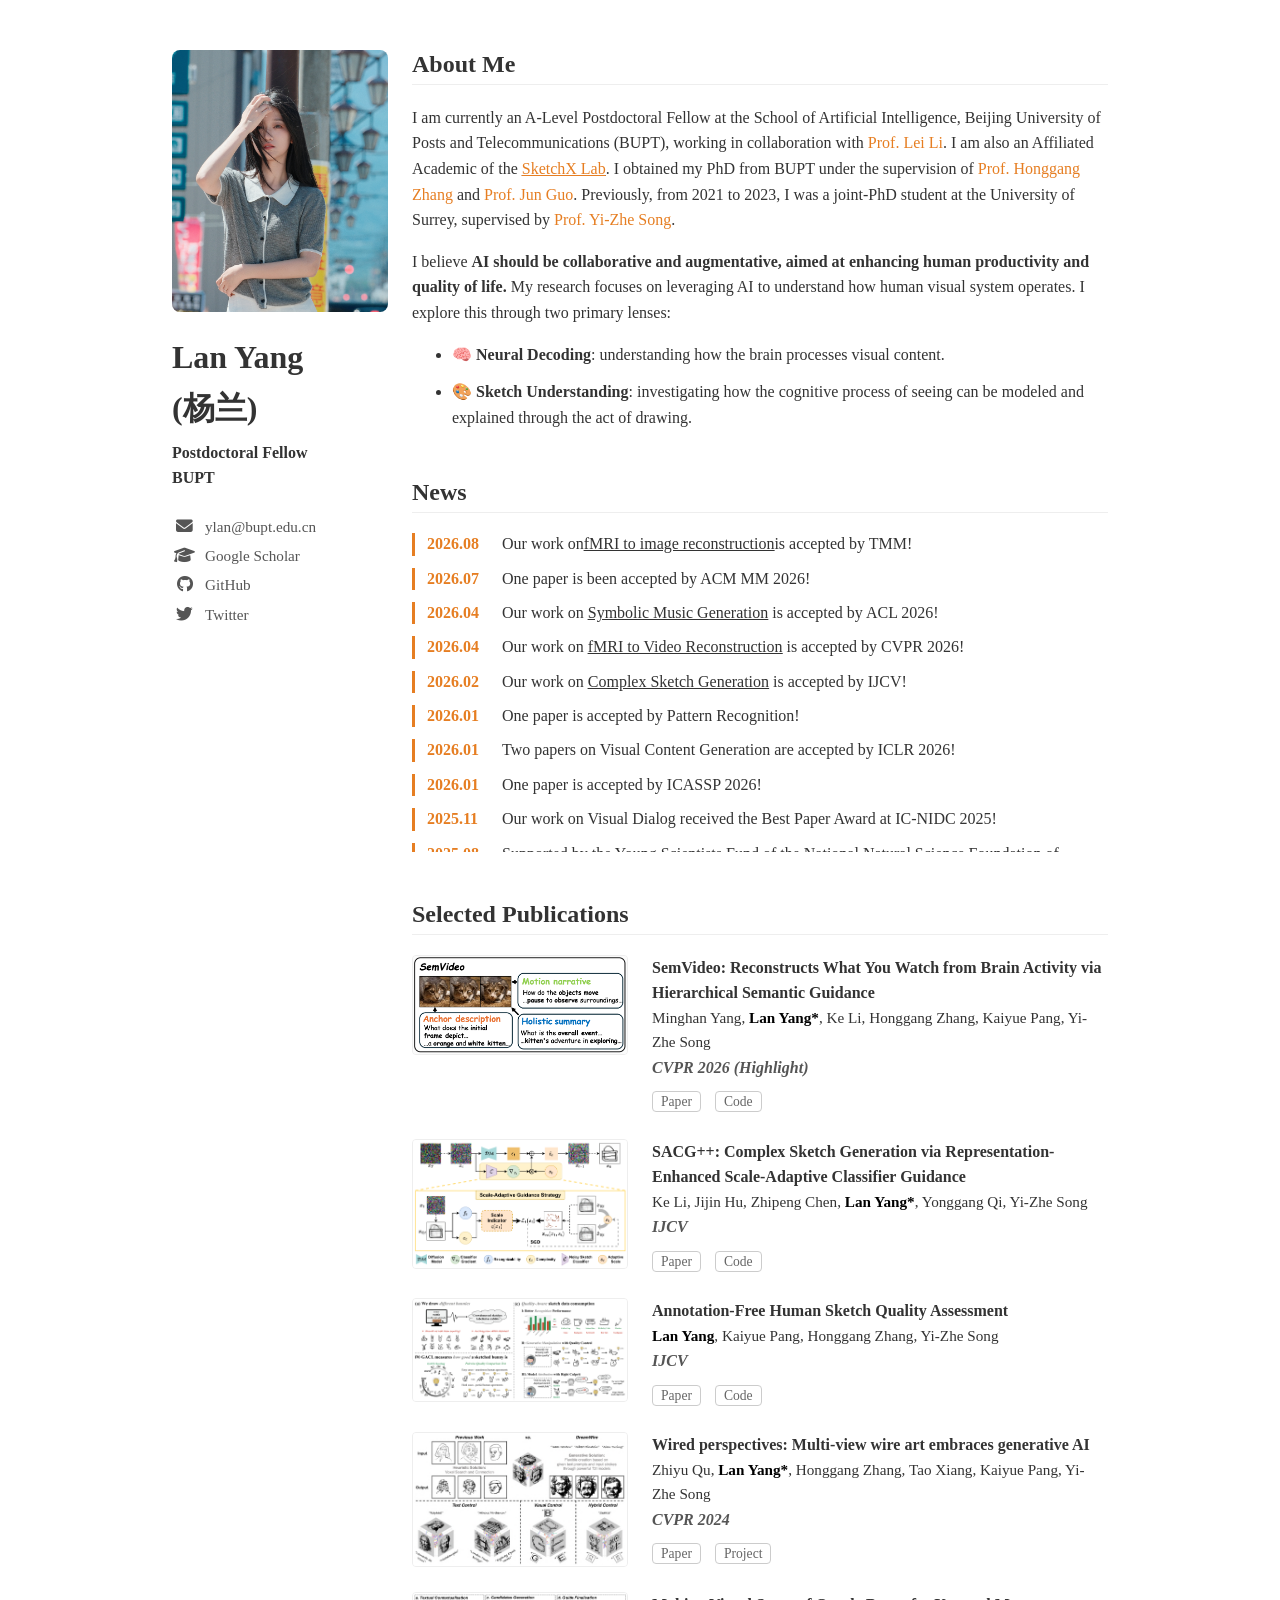
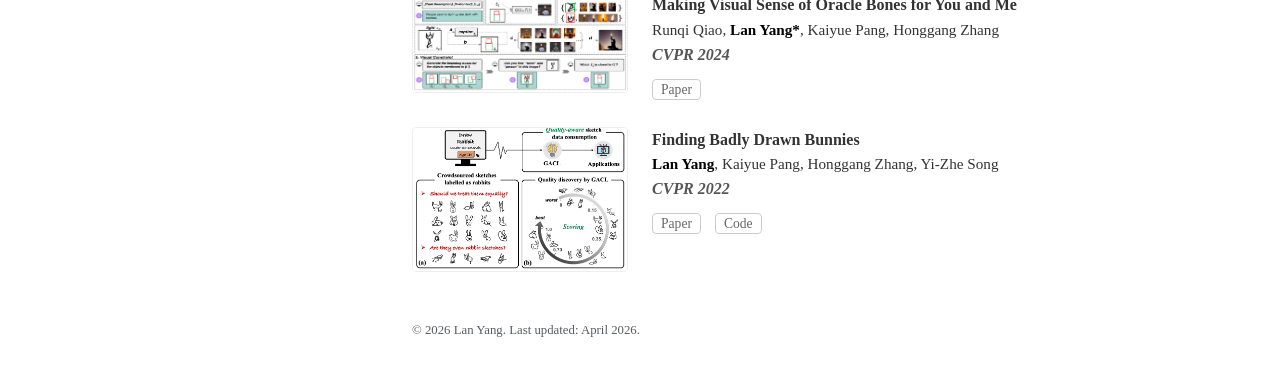
==== index.html @ 933d7600 "Update index.html" ====
<!DOCTYPE html>
<html lang="en">
<head>
    <meta charset="UTF-8">
    <meta name="viewport" content="width=device-width, initial-scale=1.0">
    <title>Lan Yang | Academic Homepage</title>
    <!-- 使用 Bootstrap 5 快速布局 -->
    <link href="https://cdn.jsdelivr.net/npm/bootstrap@5.3.0/dist/css/bootstrap.min.css" rel="stylesheet">
    <!-- 引入 FontAwesome 图标 -->
    <link rel="stylesheet" href="https://cdnjs.cloudflare.com/ajax/libs/font-awesome/6.4.0/css/all.min.css">
    <style>
        body {
            font-family: 'Inter';
            background-color: #ffffff;
            font-size: 16px;
            color: #333;
            line-height: 1.6;
        }
        .container { max-width: 960px; }
        .sidebar { padding-top: 50px; }
        .main-content { padding-top: 50px; }
        .profile-pic {
            width: 100%;
            max-width: 220px;
            border-radius: 8px;
            margin-bottom: 20px;
        }
        .name { font-size: 2rem; font-weight: 700; margin-bottom: 5px; }
        .links a {
            display: block;
            color: #555;
            text-decoration: none;
            margin-bottom: 5px;
            font-size: 0.95rem;
        }
        .links a:hover { color: #E67E22; }
        .links a i {
            width: 25px;            /* 关键：给图标一个固定的占位宽度 */
            text-align: center;     /* 让图标在 25px 的宽度内居中 */
            margin-right: 12px;     /* 图标和文字之间的精确间距 */
            font-size: 1.1em;       /* 统一调整图标大小 */
        }
        .section-title {
            border-bottom: 1px solid #eee;
            margin-bottom: 20px;
            padding-bottom: 5px;
            font-weight: 600;
        }
        /* 1. 外层容器：控制滚动条和高度 */
        .news-content {
            height: 250px;       /* 固定高度 */
            overflow-y: auto;    /* 超过高度自动显示滚动条 */
            padding-right: 10px; /* 给右侧滚动条留点呼吸空间 */
        }

        /* 2. 列表容器：去掉默认缩进和圆点 */
        .news-content ul {
            list-style: none;
            padding: 0;
            margin: 0;
        }

        /* 3. 每一条新闻：控制竖线和布局 */
        .news-item {
            display: flex;
            align-items: flex-start;
            margin-bottom: 12px;
            padding-left: 12px;
            border-left: 3px solid #E67E22; /* 橙色小竖线 */
            line-height: 1.4;
            transition: all 0.3s ease; 
            cursor: default; /* 鼠标移上去显示默认箭头，或者用 pointer */
        }
        /* 新增：悬停时的动态效果 */
        .news-item:hover {
            /* 向右平移 8px，实现你说的缩进/位移效果 */
            transform: translateX(8px); 
            

            
            /* 可选：给个微弱的背景色，让这一行更突出 */
            background-color: rgba(230, 126, 34, 0.05); 
        }

        /* 4. 日期和文字的间距 */
        .news-date {
            font-weight: bold;
            color: #E67E22;
            min-width: 75px;
            flex-shrink: 0;
        }

        .news-text {
            flex-grow: 1;
        }

        /* 5. 可选：美化滚动条（让它更像 Mac 风格，窄一点） */
        .news-content::-webkit-scrollbar {
            width: 6px;
        }
        .news-content::-webkit-scrollbar-thumb {
            background-color: #ddd;
            border-radius: 10px;
        }

        .pub-item { margin-bottom: 25px; }
        .pub-title { font-weight: 600; display: block; }
        .pub-authors { font-size: 0.95rem; }
        .pub-authors b { color: #000; }
        .pub-conf { font-style: italic; color: #555; }
        .pub-links a {
            font-size: 0.85rem;
            margin-right: 10px;
            padding: 2px 8px;
            border: 1px solid #ccc;
            border-radius: 4px;
            color: #666;
            text-decoration: none;
        }
        .pub-links a:hover {
            background: #E67E22;    /* 橙色背景 (使用您之前喜欢的深橙色) */
            border-color: #E67E22;  /* 边框也设为橙色 */
            color: #ffffff;         /* 字体设为纯白 */
        }
        .teaser-img {
            width: 100%;
            border: 1px solid #eee;
            border-radius: 4px;
        }
        @media (max-width: 768px) {
            .sidebar { text-align: center; border-bottom: 1px solid #eee; padding-bottom: 30px; }
            .profile-pic { margin: 0 auto 20px; }
        }
    </style>
</head>
<body>

<div class="container">
    <div class="row">
        <!-- 左侧栏 -->
        <div class="col-md-3 sidebar">
            <img src="img/image.png" alt="Profile Picture" class="profile-pic">
            <div class="name">Lan Yang <br> (杨兰)</div>
            <p><b>Postdoctoral Fellow</b><br><b>BUPT</b></p>
            
            <div class="links mt-4">
                <a href="mailto:lanybupt@gmail.com"><i class="fas fa-envelope me-2"></i>ylan@bupt.edu.cn</a>
                <a href="https://scholar.google.com/citations?user=wJhPd1oAAAAJ&hl=zh-CN"><i class="fas fa-graduation-cap me-2"></i>Google Scholar</a>
                <a href="https://github.com/yanglan0225?tab=repositories"><i class="fab fa-github me-2"></i>GitHub</a>
                <a href="https://x.com/lanyang0225"><i class="fab fa-twitter me-2"></i>Twitter</a>
                <!-- <a href="#"><i class="fas fa-file-pdf me-2"></i>Curriculum Vitae</a> -->
            </div>
        </div>

        <!-- 右侧主内容 -->
        <div class="col-md-9 main-content">
            <!-- Bio -->
            <section id="about" class="mb-5">
                <h4 class="section-title">About Me</h4>
                <p>

                    I am currently an A-Level Postdoctoral Fellow at the School of Artificial Intelligence, Beijing University of Posts and Telecommunications (BUPT), working in collaboration with <span style="color: #E67E22;" >Prof. Lei Li</span>. 
                    I am also an Affiliated Academic of the <u><a href="https://sketchx.ai/" style=color:#E67E22; target="_blank">SketchX Lab</a></u>. 
                    I obtained my PhD from BUPT under the supervision of <span style="color: #E67E22;" >Prof. Honggang Zhang</span> and <span style="color: #E67E22;" >Prof. Jun Guo</span>. 
                    Previously, from 2021 to 2023, I was a joint-PhD student at the University of Surrey, supervised by <span style="color: #E67E22;" >Prof. Yi-Zhe Song</span>.
                   
                </p>
                <p>
                    I believe <b>AI should be collaborative and augmentative, aimed at enhancing human productivity and quality of life.</b> 
                    My research focuses on leveraging AI to understand how human visual system operates. 
                    I explore this through two primary lenses:
                    <ul style="padding-left: 40px; list-style-type: disc;">
                    <li style="margin-bottom: 12px;">
                        🧠 <strong>Neural Decoding</strong>: 
                        understanding how the brain processes visual content.
                    </li>
                    <li style="margin-bottom: 12px;">
                        🎨 <strong>Sketch Understanding</strong>: 
                        investigating how the cognitive process of seeing can be modeled and explained through the act of drawing.
                    </li>
                    <!-- 🧠<b>neural decoding</b>— understanding how the brain processes visual content
                    —and 🎨<b>sketch understanding</b>, investigating how the cognitive process of seeing can be modeled and explained through the act of drawing. -->
                    </ul>
                </p>
<!-- 
                <p>My recent works focus:</p>

                <ul style="list-style: none; padding-left: 0;">
                    <li style="margin-bottom: 12px;">
                        🧠 <strong>Cognition Understanding</strong>: 
                        Investigating how to reconstruct high-fidelity visual experiences from multi-modal brain signals (fMRI/EEG), aiming to "visualize" human internal perception.
                    </li>
                    <li style="margin-bottom: 12px;">
                        ✨ <strong>Creative Generation</strong>: 
                        Bridging human intent and creative expression by developing models that understand abstract visual languages—ranging from ancient Oracle Bone scripts to contemporary sketches—and translate them into creative artistic forms.
                    </li>
                    <li style="margin-bottom: 12px;">
                        🍀 <strong>Embodied Interaction</strong>: 
                        Extending visual intelligence from the digital realm to the physical world, exploring how vision-language models can empower autonomous systems with multiple sensors in complex environments.
                    </li>
                </ul> -->


            </section>

            <!-- News -->

            <section id="news" class="mb-5">
                <h4 class="section-title">News</h4>
                <div class="news-item">
                    <span class="news-date" style="color: #E67E22;" >2026.08</span> Our work on <u><a href="https://arxiv.org/abs/2601.17857" style=color:#333333; target="_blank">fMRI to image reconstruction</a></u> 
                    is accepted by TMM! 
                </div>
                <div class="news-item">
                    <span class="news-date" style="color: #E67E22;" >2026.07</span> One paper is been accepted by ACM MM 2026! 
                </div>
                <!-- <div class="news-content">
                    <span class="news-date" style="color: #E67E22;" >2026.04</span> Our work on <u><a href="https://arxiv.org/abs/2508.20665" style=color:#333333; target="_blank">symbolic music generation</a></u> is accepted by ACL 2026! 
                </div>
                <div class="news-item">
                    <span class="news-date" style="color: #E67E22;" >2026.04</span> Our work on <u><a href="https://arxiv.org/abs/2602.21819" style=color:#333333; target="_blank">fMRI to video reconstruction</a></u> 
                    is accepted by CVPR 2026! 
                </div>
                <div class="news-item">
                    <span class="news-date" style="color: #E67E22;" >2026.02</span> Our work on <u><a href="https://arxiv.org/abs/2602.21819" style=color:#333333; target="_blank">complex sketch generation</a></u> 
                    is accepted by IJCV! 
                </div>
                <div class="news-item">
                    <span class="news-date" style="color: #E67E22;" >2026.01</span> One paper is been accepted by Pattern Recognition! 
                </div>
                <div class="news-item">
                    <span class="news-date" style="color: #E67E22;" >2026.01</span> Two papers on visual content generation are accepted by ICLR 2026! 
                </div>
                <div class="news-item">
                    <span class="news-date" style="color: #E67E22;" >2026.01</span> One paper is accepted by ICASSP 2026!  
                </div> -->
                <div class="news-content">
                <ul>
                    <li class="news-item">
                        <span class="news-date">2026.04 </span>
                        <span class="news-text">Our work on <u><a href="https://arxiv.org/abs/2508.20665" style=color:#333333; target="_blank">Symbolic Music Generation</a></u> 
                            is accepted by ACL 2026!</span>
                    </li>
                    <!-- 当你在这里添加超过 5-6 条新闻时，滚动条就会自动出现了 -->
                    <li class="news-item">
                        <span class="news-date">2026.04 </span>
                        <span class="news-text">Our work on <u><a href="https://arxiv.org/abs/2602.21819" style=color:#333333; target="_blank">fMRI to Video Reconstruction</a></u> 
                        is accepted by CVPR 2026!</span>
                    </li>
                    <li class="news-item">
                        <span class="news-date">2026.02 </span>
                        <span class="news-text">Our work on <u><a href="https://arxiv.org/abs/2602.21819" style=color:#333333; target="_blank">Complex Sketch Generation</a></u> 
                    is accepted by IJCV!</span>
                    </li>                   
                     <li class="news-item">
                        <span class="news-date">2026.01 </span>
                        <span class="news-text">One paper is accepted by Pattern Recognition!</span>
                    </li>                    
                    <li class="news-item">
                        <span class="news-date">2026.01 </span>
                        <span class="news-text">Two papers on Visual Content Generation are accepted by ICLR 2026!</span>
                    </li>                    
                    <li class="news-item">
                        <span class="news-date">2026.01 </span>
                        <span class="news-text">One paper is accepted by ICASSP 2026!  </span>
                    </li>                    
                    <li class="news-item">
                        <span class="news-date">2025.11 </span>
                        <span class="news-text">Our work on Visual Dialog received the Best Paper Award at IC-NIDC 2025!</span>
                    </li>                   
                    <li class="news-item">
                        <span class="news-date">2025.08 </span>
                        <span class="news-text">Supported by the Young Scientists Fund of the National Natural Science Foundation of China (C-level)!</span>
                    </li>
                    <li class="news-item">
                        <span class="news-date">2025.06 </span>
                        <span class="news-text">Supported by Postdoctoral Fellowship Program of China Postdoctoral Science Foundation (CPSF).</span>
                    </li>
                    <li class="news-item">
                        <span class="news-date">2025.04 </span>
                        <span class="news-text">One paper on Oracle Understanding is accepted by ACL 2025! </span>
                    </li>
                    <li class="news-item">
                        <span class="news-date">2024.12 </span>
                        <span class="news-text">Two papers are accepted by AAAI 2025! </span>
                    </li>
                </ul>
            </div>
            </section>


            <!-- Selected Publications -->
            <section id="publications" class="mb-5">
                <h4 class="section-title">Selected Publications</h4>


                
                <!-- Publication 1 -->
                <div class="row pub-item">
                    <div class="col-md-4">
                        <img src="img/semvideo.png" class="teaser-img" alt="Paper teaser">
                    </div>
                    <div class="col-md-8">
                        <span class="pub-title">SemVideo: Reconstructs What You Watch from Brain Activity via Hierarchical Semantic Guidance</span>
                        <div class="pub-authors">
                            Minghan Yang, <b>Lan Yang*</b>, Ke Li, Honggang Zhang, Kaiyue Pang, Yi-Zhe Song
                        </div>
                        <div class="pub-conf"><b>CVPR 2026 (Highlight)</b></div>
                        <div class="pub-links mt-2">
                            <a href="https://arxiv.org/abs/2602.21819">Paper</a>
                            <a href="https://github.com/yang-minghan/SemVideo">Code</a>

                        </div>
                    </div>
                </div>

                <!-- Publication 2 -->
                <div class="row pub-item">
                    <div class="col-md-4">
                        <img src="img/ijcv26.png" class="teaser-img" alt="Paper teaser">
                    </div>
                    <div class="col-md-8">
                        <span class="pub-title">SACG++: Complex Sketch Generation via Representation-Enhanced Scale-Adaptive Classifier Guidance</span>
                        <div class="pub-authors">
                            Ke Li, Jijin Hu, Zhipeng Chen, <b>Lan Yang*</b>, Yonggang Qi, Yi-Zhe Song
                        </div>
                        <div class="pub-conf"><b>IJCV</b></div>
                        <div class="pub-links mt-2">
                            <a href="https://link.springer.com/article/10.1007/s11263-026-02768-5">Paper</a>
                            <a href="https://github.com/HuJijin/Adaptive_Guided_Sketch">Code</a>
                        </div>
                    </div>
                </div>

                <div class="row pub-item">
                    <div class="col-md-4">
                        <img src="img/ijcv24.png" class="teaser-img" alt="Paper teaser">
                    </div>
                    <div class="col-md-8">
                        <span class="pub-title">Annotation-Free Human Sketch Quality Assessment</span>
                        <div class="pub-authors">
                            <b>Lan Yang</b>, Kaiyue Pang, Honggang Zhang, Yi-Zhe Song
                        </div>
                        <div class="pub-conf"><b>IJCV</b></div>
                        <div class="pub-links mt-2">
                            <a href="https://arxiv.org/abs/2507.20548">Paper</a>
                            <a href="https://github.com/yanglan0225/SketchX-Quantifying-Sketch-Quality">Code</a>
                        </div>
                    </div>
                </div>

                <div class="row pub-item">
                    <div class="col-md-4">
                        <img src="img/cvpr24_wire.png" class="teaser-img" alt="Paper teaser">
                    </div>
                    <div class="col-md-8">
                        <span class="pub-title">Wired perspectives: Multi-view wire art embraces generative AI</span>
                        <div class="pub-authors">
                            Zhiyu Qu, <b>Lan Yang*</b>, Honggang Zhang, Tao Xiang, Kaiyue Pang, Yi-Zhe Song
                        </div>
                        <div class="pub-conf"><b>CVPR 2024</b></div>
                        <div class="pub-links mt-2">
                            <a href="https://openaccess.thecvf.com/content/CVPR2024/papers/Qu_Wired_Perspectives_Multi-View_Wire_Art_Embraces_Generative_AI_CVPR_2024_paper.pdf">Paper</a>
                            <a href="https://dreamwireart.github.io/">Project</a>
                        </div>
                    </div>
                </div>

                <div class="row pub-item">
                    <div class="col-md-4">
                        <img src="img/cvpr24_oracle.png" class="teaser-img" alt="Paper teaser">
                    </div>
                    <div class="col-md-8">
                        <span class="pub-title">Making Visual Sense of Oracle Bones for You and Me</span>
                        <div class="pub-authors">
                            Runqi Qiao, <b>Lan Yang*</b>, Kaiyue Pang, Honggang Zhang
                        </div>
                        <div class="pub-conf"><b>CVPR 2024</b></div>
                        <div class="pub-links mt-2">
                            <a href="https://openaccess.thecvf.com/content/CVPR2024/papers/Qiao_Making_Visual_Sense_of_Oracle_Bones_for_You_and_Me_CVPR_2024_paper.pdf">Paper</a>
                        </div>
                    </div>
                </div>

                <div class="row pub-item">
                    <div class="col-md-4">
                        <img src="img/cvpr22.png" class="teaser-img" alt="Paper teaser">
                    </div>
                    <div class="col-md-8">
                        <span class="pub-title">Finding Badly Drawn Bunnies</span>
                        <div class="pub-authors">
                            <b>Lan Yang</b>, Kaiyue Pang, Honggang Zhang, Yi-Zhe Song
                        </div>
                        <div class="pub-conf"><b>CVPR 2022</b></div>
                        <div class="pub-links mt-2">
                            <a href="https://openaccess.thecvf.com/content/CVPR2022/papers/Yang_Finding_Badly_Drawn_Bunnies_CVPR_2022_paper.pdf">Paper</a>
                            <a href="https://github.com/yanglan0225/SketchX-Quantifying-Sketch-Quality">Code</a>
                        </div>
                    </div>
                </div>

            </section>

            <footer class="mt-5 mb-5 text-muted" style="font-size: 0.8rem;">
                © 2026 Lan Yang. Last updated: April 2026.
            </footer>
        </div>
    </div>
</div>

</body>
</html>
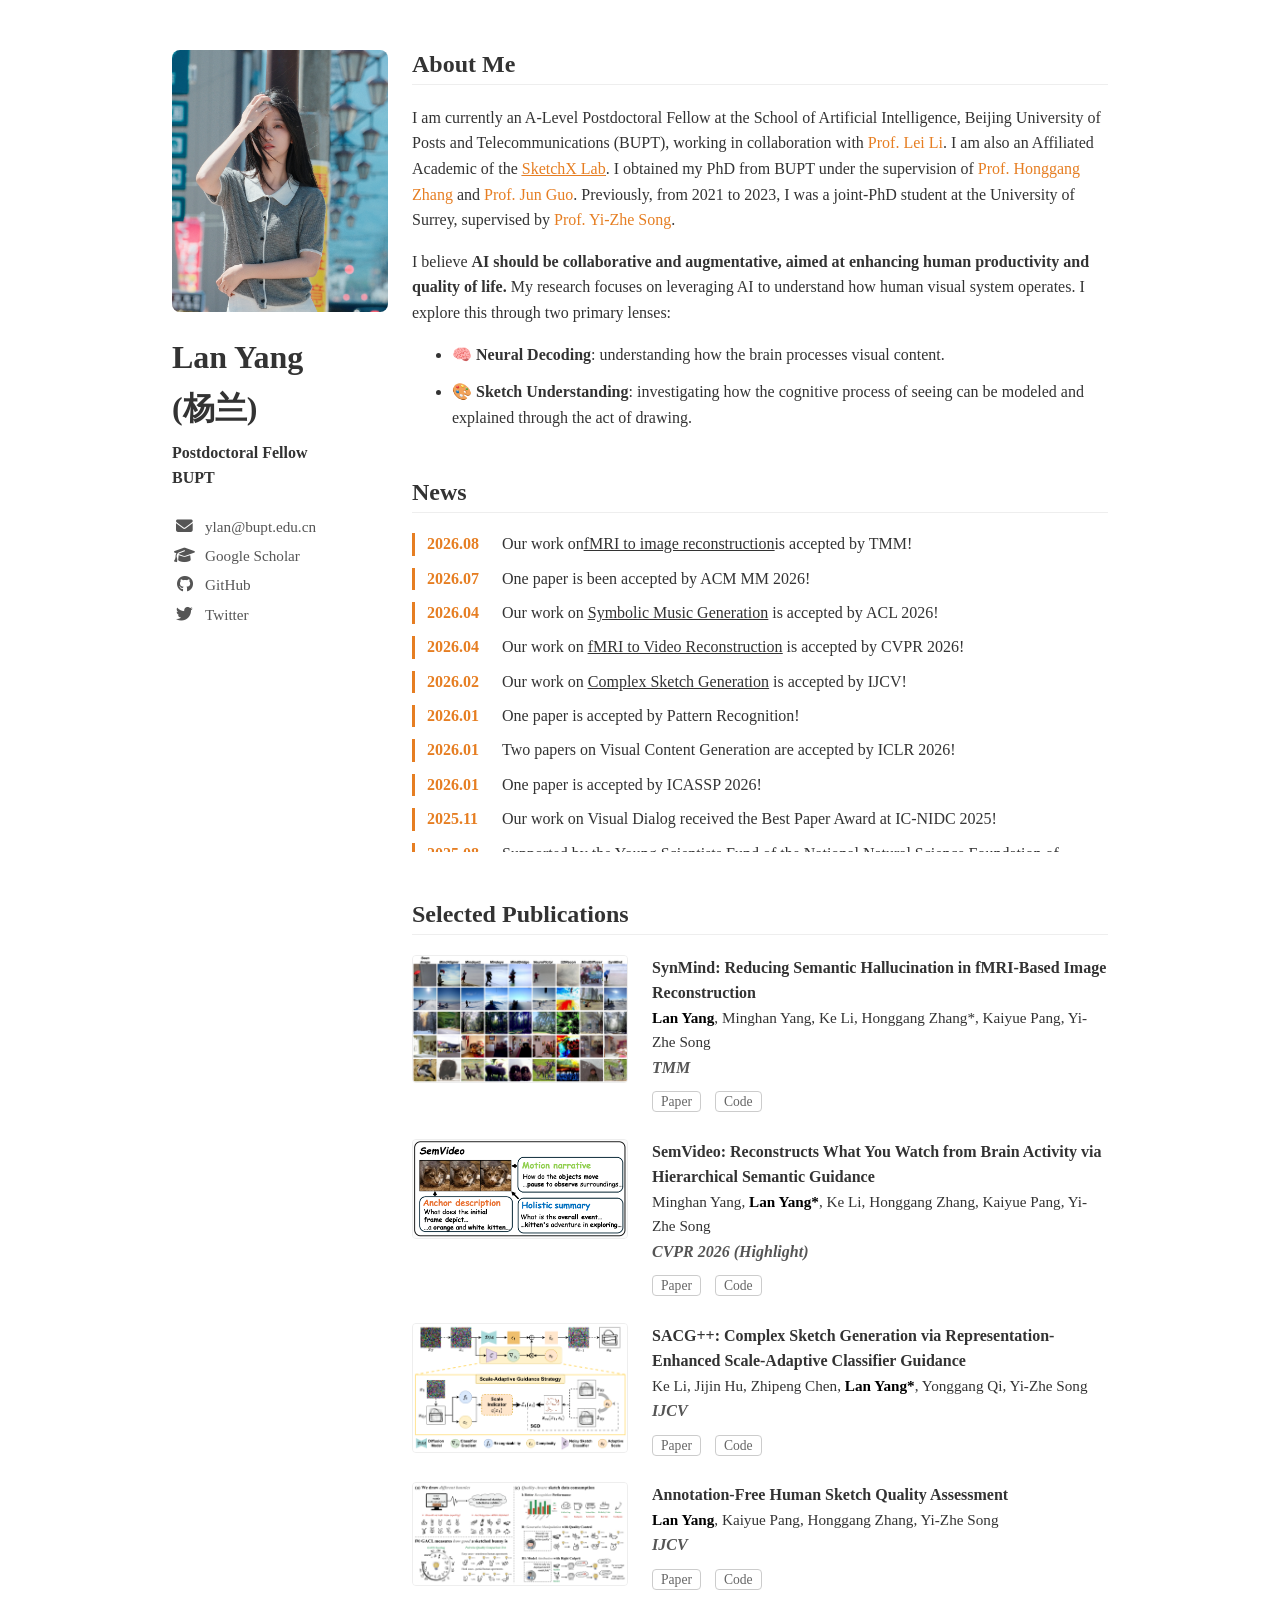
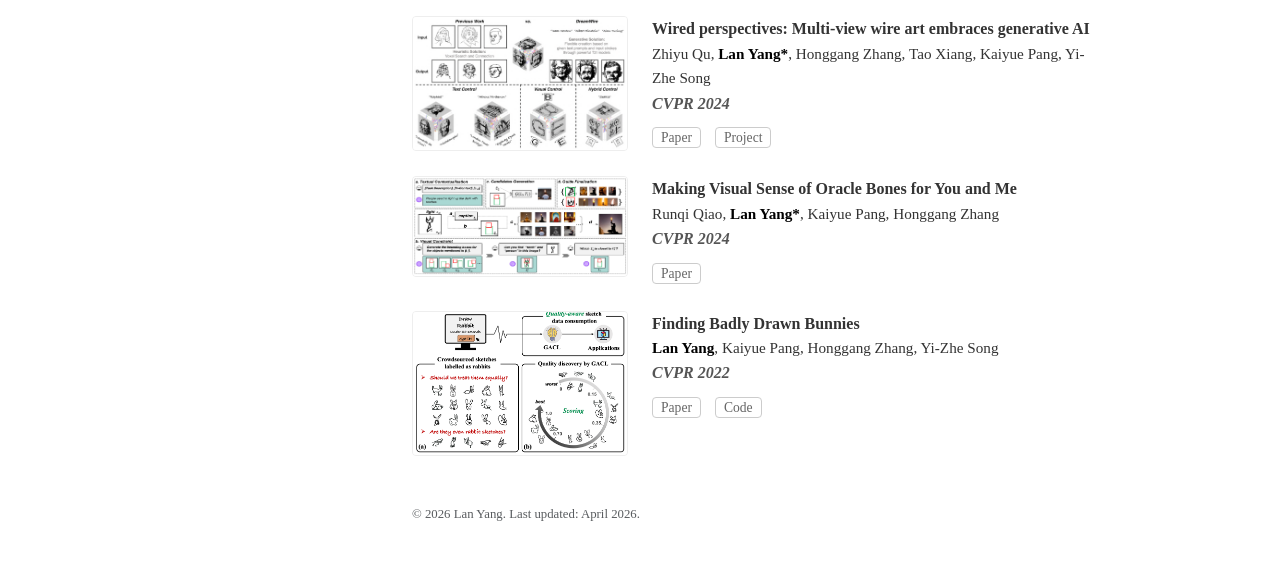
==== commit 2d46d55f: "Update index.html" ====
--- a/index.html
+++ b/index.html
@@ -293,7 +293,24 @@
             <section id="publications" class="mb-5">
                 <h4 class="section-title">Selected Publications</h4>
 
-
+                <!-- Publication 1 -->
+                <div class="row pub-item">
+                    <div class="col-md-4">
+                        <img src="img/synmind.png" class="teaser-img" alt="Paper teaser">
+                    </div>
+                    <div class="col-md-8">
+                        <span class="pub-title">SynMind: Reducing Semantic Hallucination in fMRI-Based Image Reconstruction</span>
+                        <div class="pub-authors">
+                            <b>Lan Yang</b>, Minghan Yang, Ke Li, Honggang Zhang*, Kaiyue Pang, Yi-Zhe Song
+                        </div>
+                        <div class="pub-conf"><b>TMM</b></div>
+                        <div class="pub-links mt-2">
+                            <a href="https://arxiv.org/abs/2601.17857">Paper</a>
+                            <a href="https://github.com/yanglan0225/SynMind/tree/main">Code</a>
+
+                        </div>
+                    </div>
+                </div>
                 
                 <!-- Publication 1 -->
                 <div class="row pub-item">
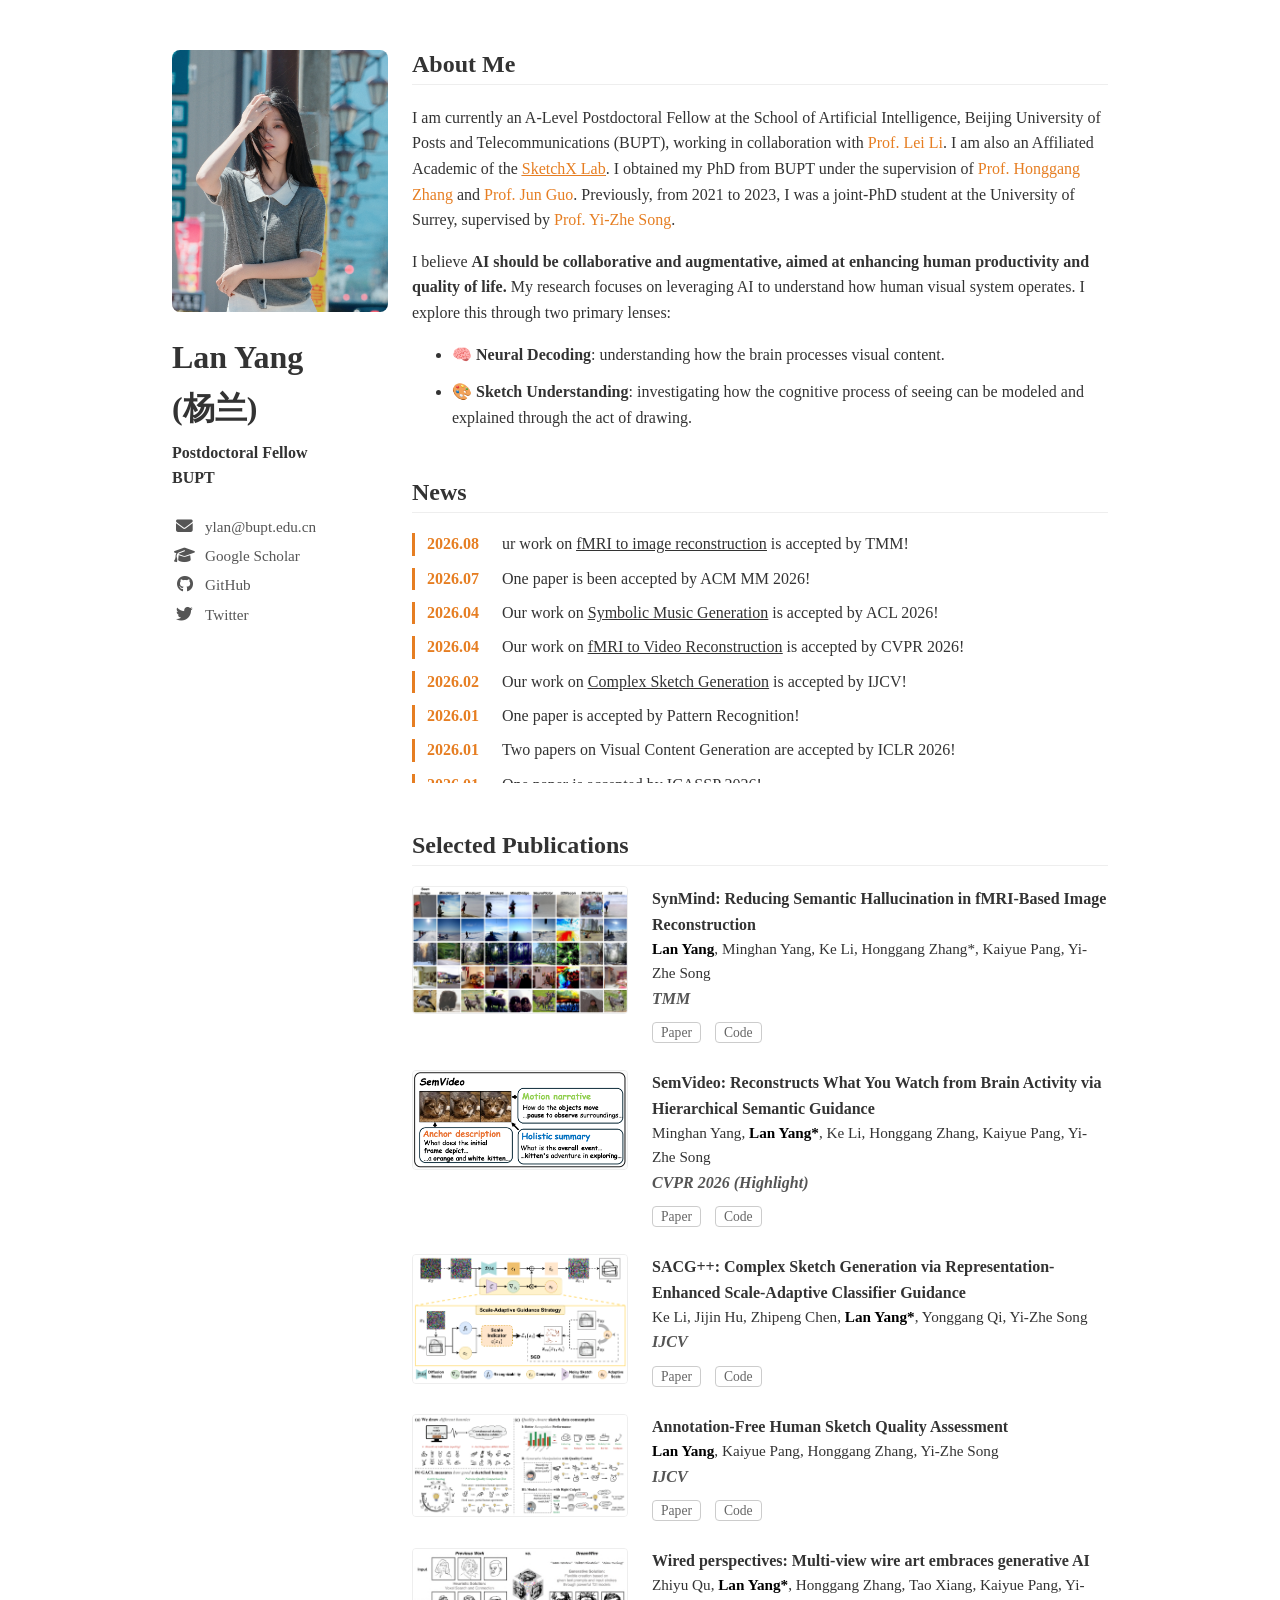
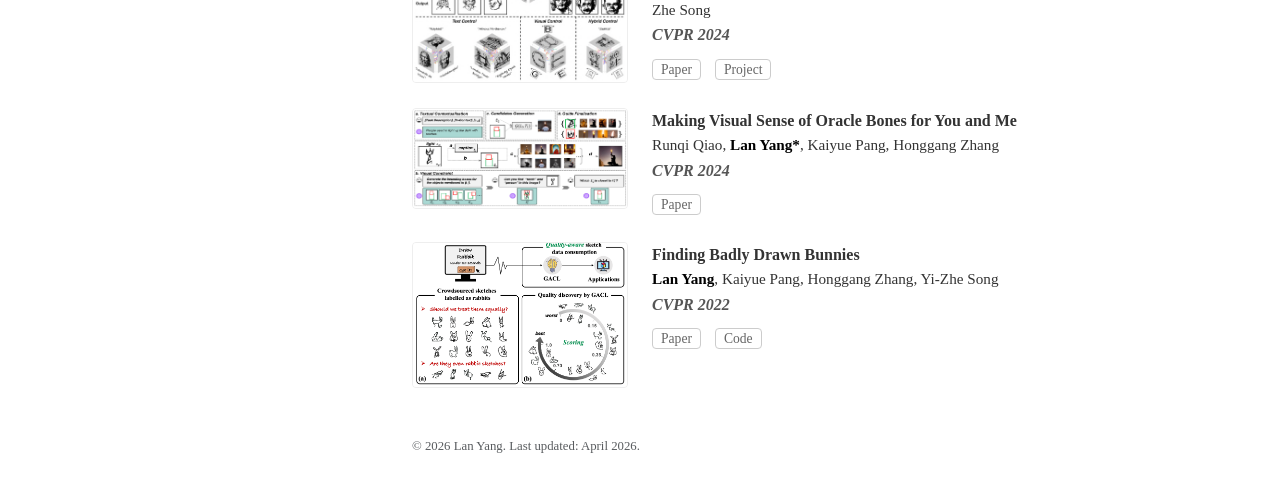
==== commit 27d23c77: "Update index.html" ====
--- a/index.html
+++ b/index.html
@@ -207,35 +207,19 @@
 
             <section id="news" class="mb-5">
                 <h4 class="section-title">News</h4>
-                <div class="news-item">
-                    <span class="news-date" style="color: #E67E22;" >2026.08</span> Our work on <u><a href="https://arxiv.org/abs/2601.17857" style=color:#333333; target="_blank">fMRI to image reconstruction</a></u> 
-                    is accepted by TMM! 
-                </div>
-                <div class="news-item">
-                    <span class="news-date" style="color: #E67E22;" >2026.07</span> One paper is been accepted by ACM MM 2026! 
-                </div>
-                <!-- <div class="news-content">
-                    <span class="news-date" style="color: #E67E22;" >2026.04</span> Our work on <u><a href="https://arxiv.org/abs/2508.20665" style=color:#333333; target="_blank">symbolic music generation</a></u> is accepted by ACL 2026! 
-                </div>
-                <div class="news-item">
-                    <span class="news-date" style="color: #E67E22;" >2026.04</span> Our work on <u><a href="https://arxiv.org/abs/2602.21819" style=color:#333333; target="_blank">fMRI to video reconstruction</a></u> 
-                    is accepted by CVPR 2026! 
-                </div>
-                <div class="news-item">
-                    <span class="news-date" style="color: #E67E22;" >2026.02</span> Our work on <u><a href="https://arxiv.org/abs/2602.21819" style=color:#333333; target="_blank">complex sketch generation</a></u> 
-                    is accepted by IJCV! 
-                </div>
-                <div class="news-item">
-                    <span class="news-date" style="color: #E67E22;" >2026.01</span> One paper is been accepted by Pattern Recognition! 
-                </div>
-                <div class="news-item">
-                    <span class="news-date" style="color: #E67E22;" >2026.01</span> Two papers on visual content generation are accepted by ICLR 2026! 
-                </div>
-                <div class="news-item">
-                    <span class="news-date" style="color: #E67E22;" >2026.01</span> One paper is accepted by ICASSP 2026!  
-                </div> -->
+
+        
                 <div class="news-content">
                 <ul>
+                    <li class="news-item">
+                        <span class="news-date">2026.08 </span>
+                        <span class="news-text">ur work on <u><a href="https://arxiv.org/abs/2601.17857" style=color:#333333; target="_blank">fMRI to image reconstruction</a></u> 
+                    is accepted by TMM! </span>
+                    </li>
+                    <li class="news-item">
+                        <span class="news-date">2026.07 </span>
+                        <span class="news-text">One paper is been accepted by ACM MM 2026! </span>
+                    </li>
                     <li class="news-item">
                         <span class="news-date">2026.04 </span>
                         <span class="news-text">Our work on <u><a href="https://arxiv.org/abs/2508.20665" style=color:#333333; target="_blank">Symbolic Music Generation</a></u> 
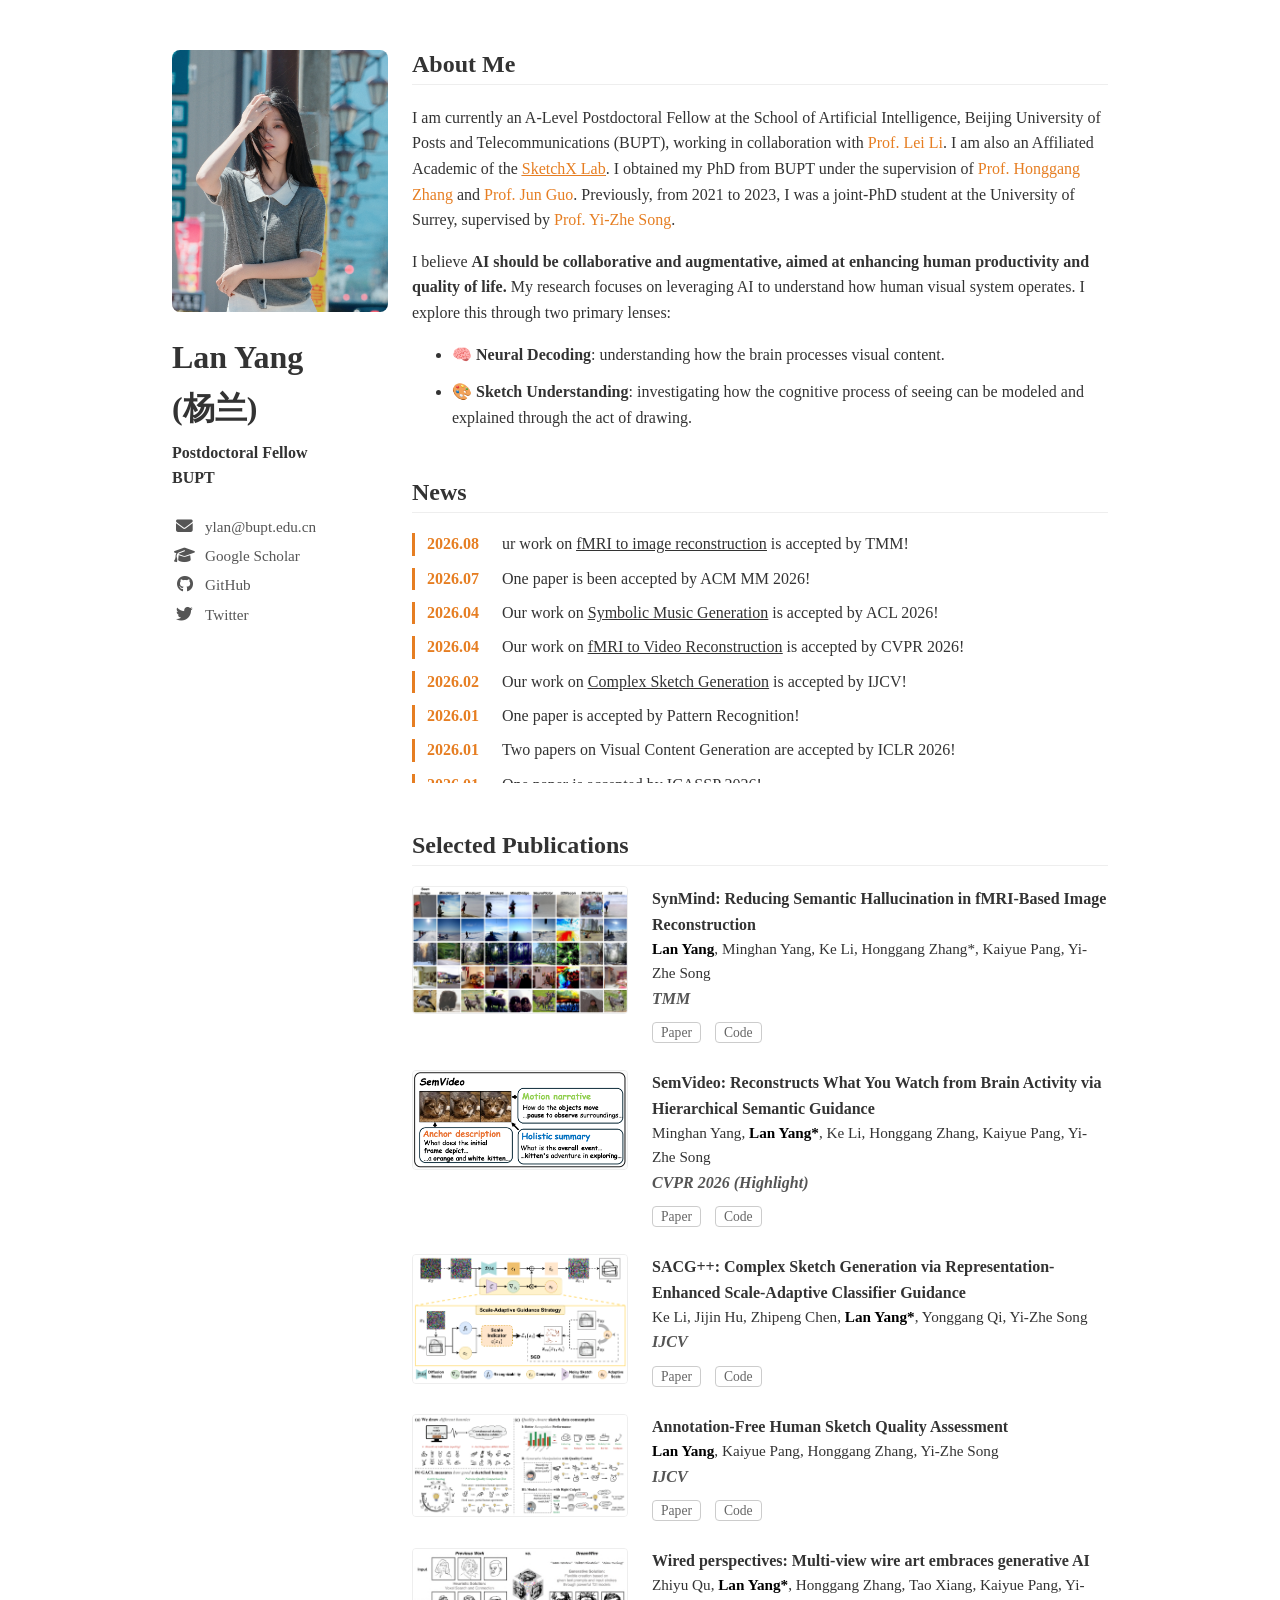
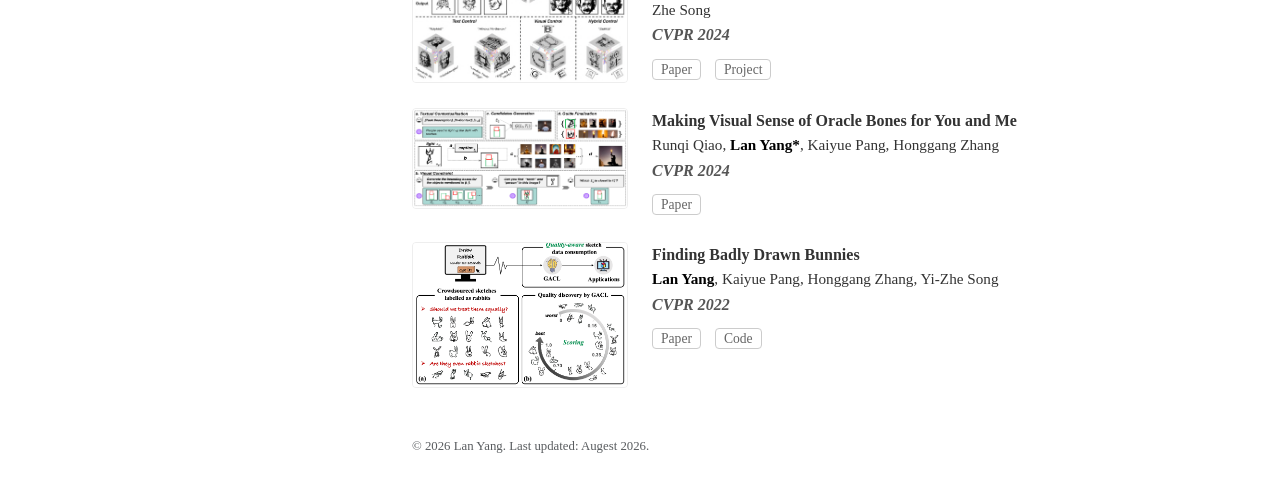
==== commit 18cc67db: "Update footer last updated date to August 2026" ====
--- a/index.html
+++ b/index.html
@@ -403,7 +403,7 @@
             </section>
 
             <footer class="mt-5 mb-5 text-muted" style="font-size: 0.8rem;">
-                © 2026 Lan Yang. Last updated: April 2026.
+                © 2026 Lan Yang. Last updated: Augest 2026.
             </footer>
         </div>
     </div>
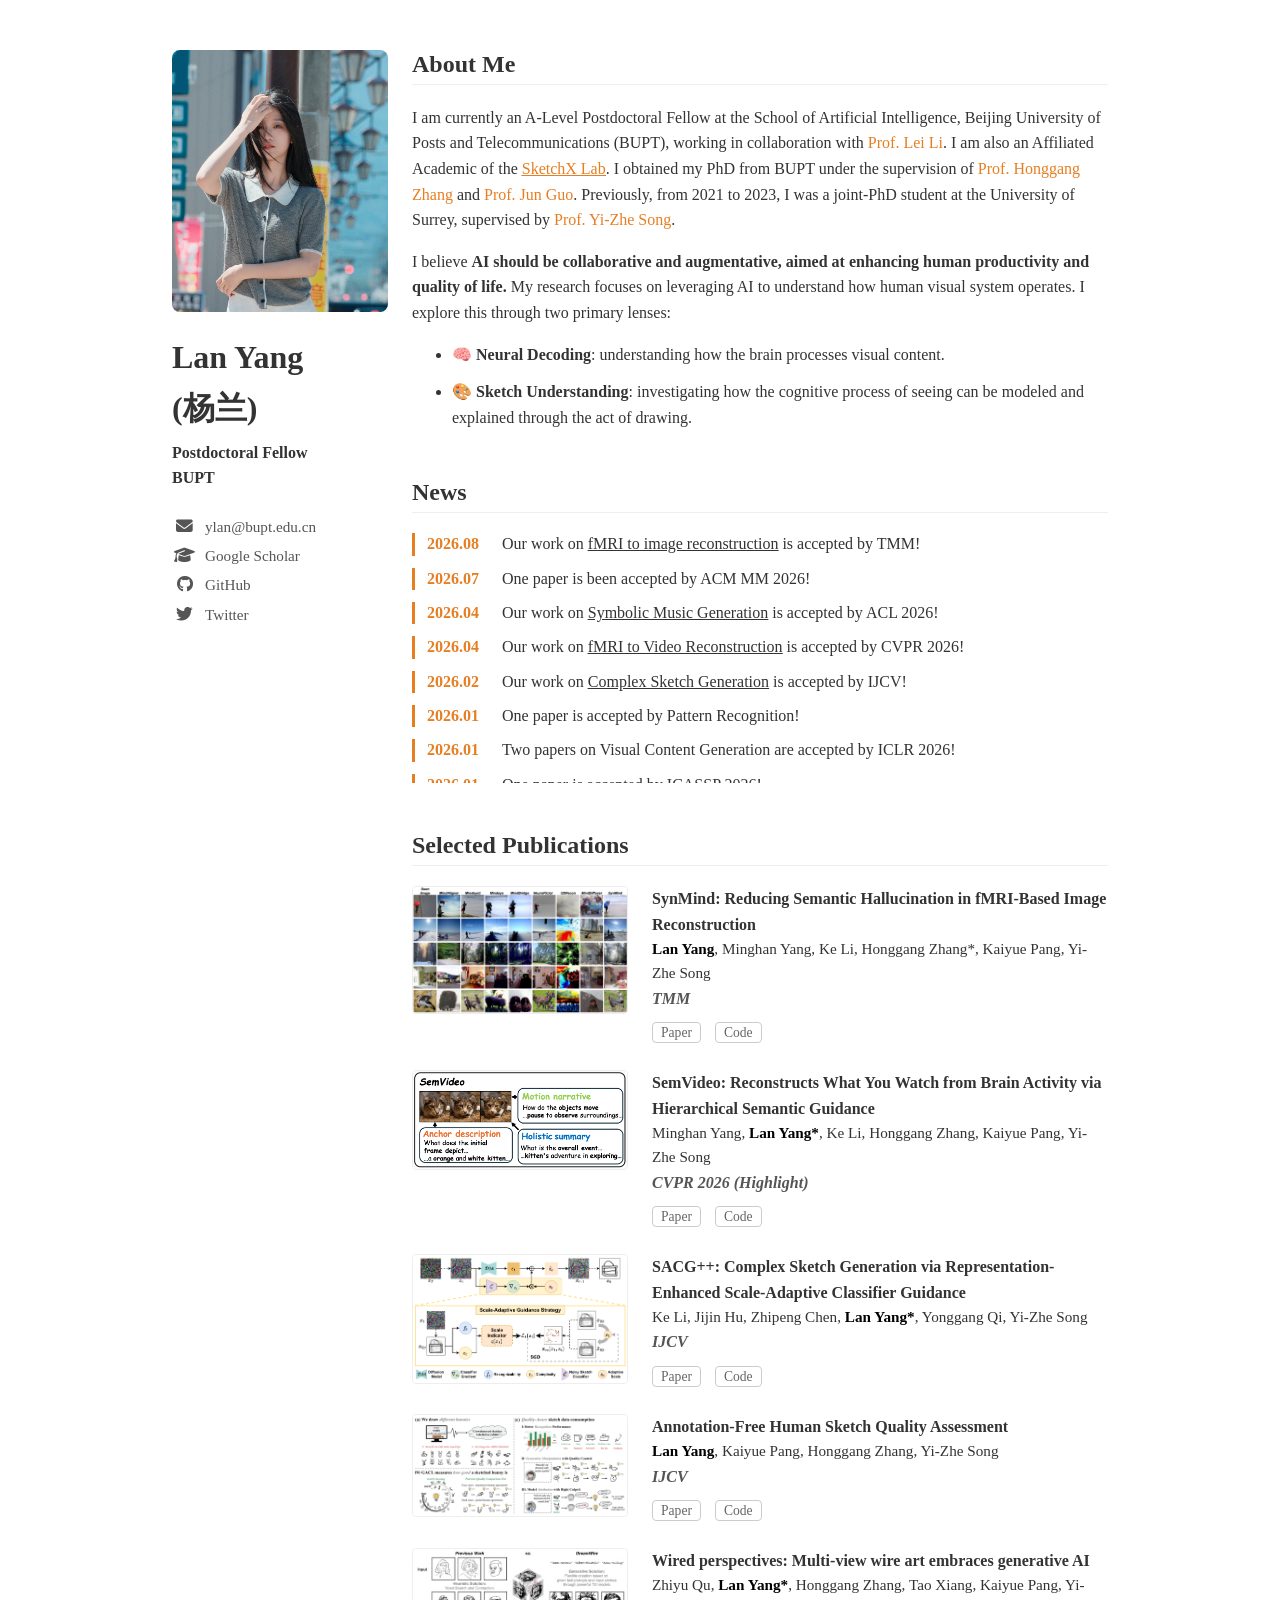
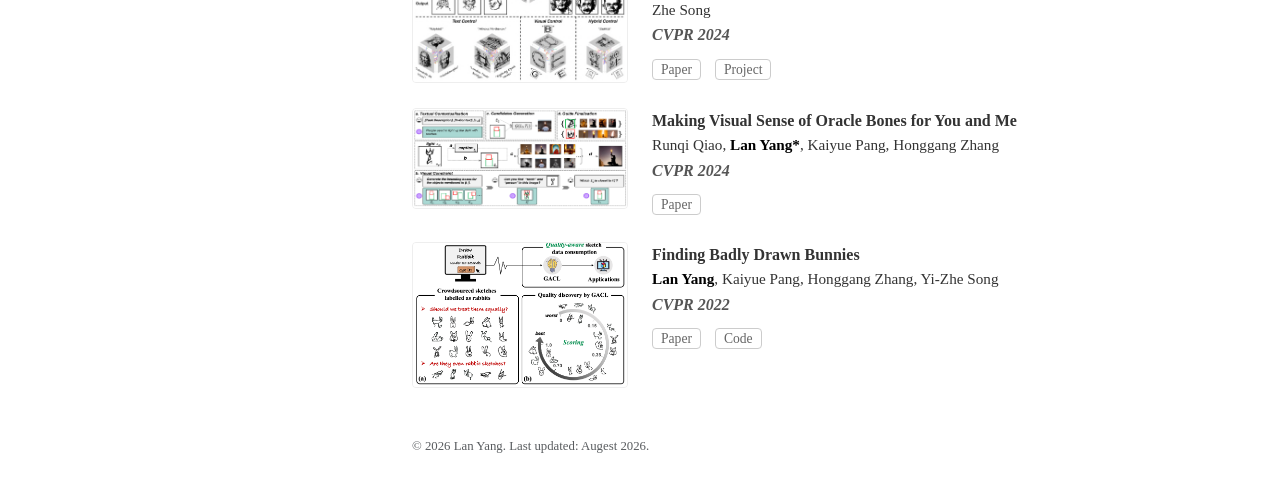
==== commit 8e6ab69b: "Fix typo in news item text" ====
--- a/index.html
+++ b/index.html
@@ -213,7 +213,7 @@
                 <ul>
                     <li class="news-item">
                         <span class="news-date">2026.08 </span>
-                        <span class="news-text">ur work on <u><a href="https://arxiv.org/abs/2601.17857" style=color:#333333; target="_blank">fMRI to image reconstruction</a></u> 
+                        <span class="news-text">Our work on <u><a href="https://arxiv.org/abs/2601.17857" style=color:#333333; target="_blank">fMRI to image reconstruction</a></u> 
                     is accepted by TMM! </span>
                     </li>
                     <li class="news-item">
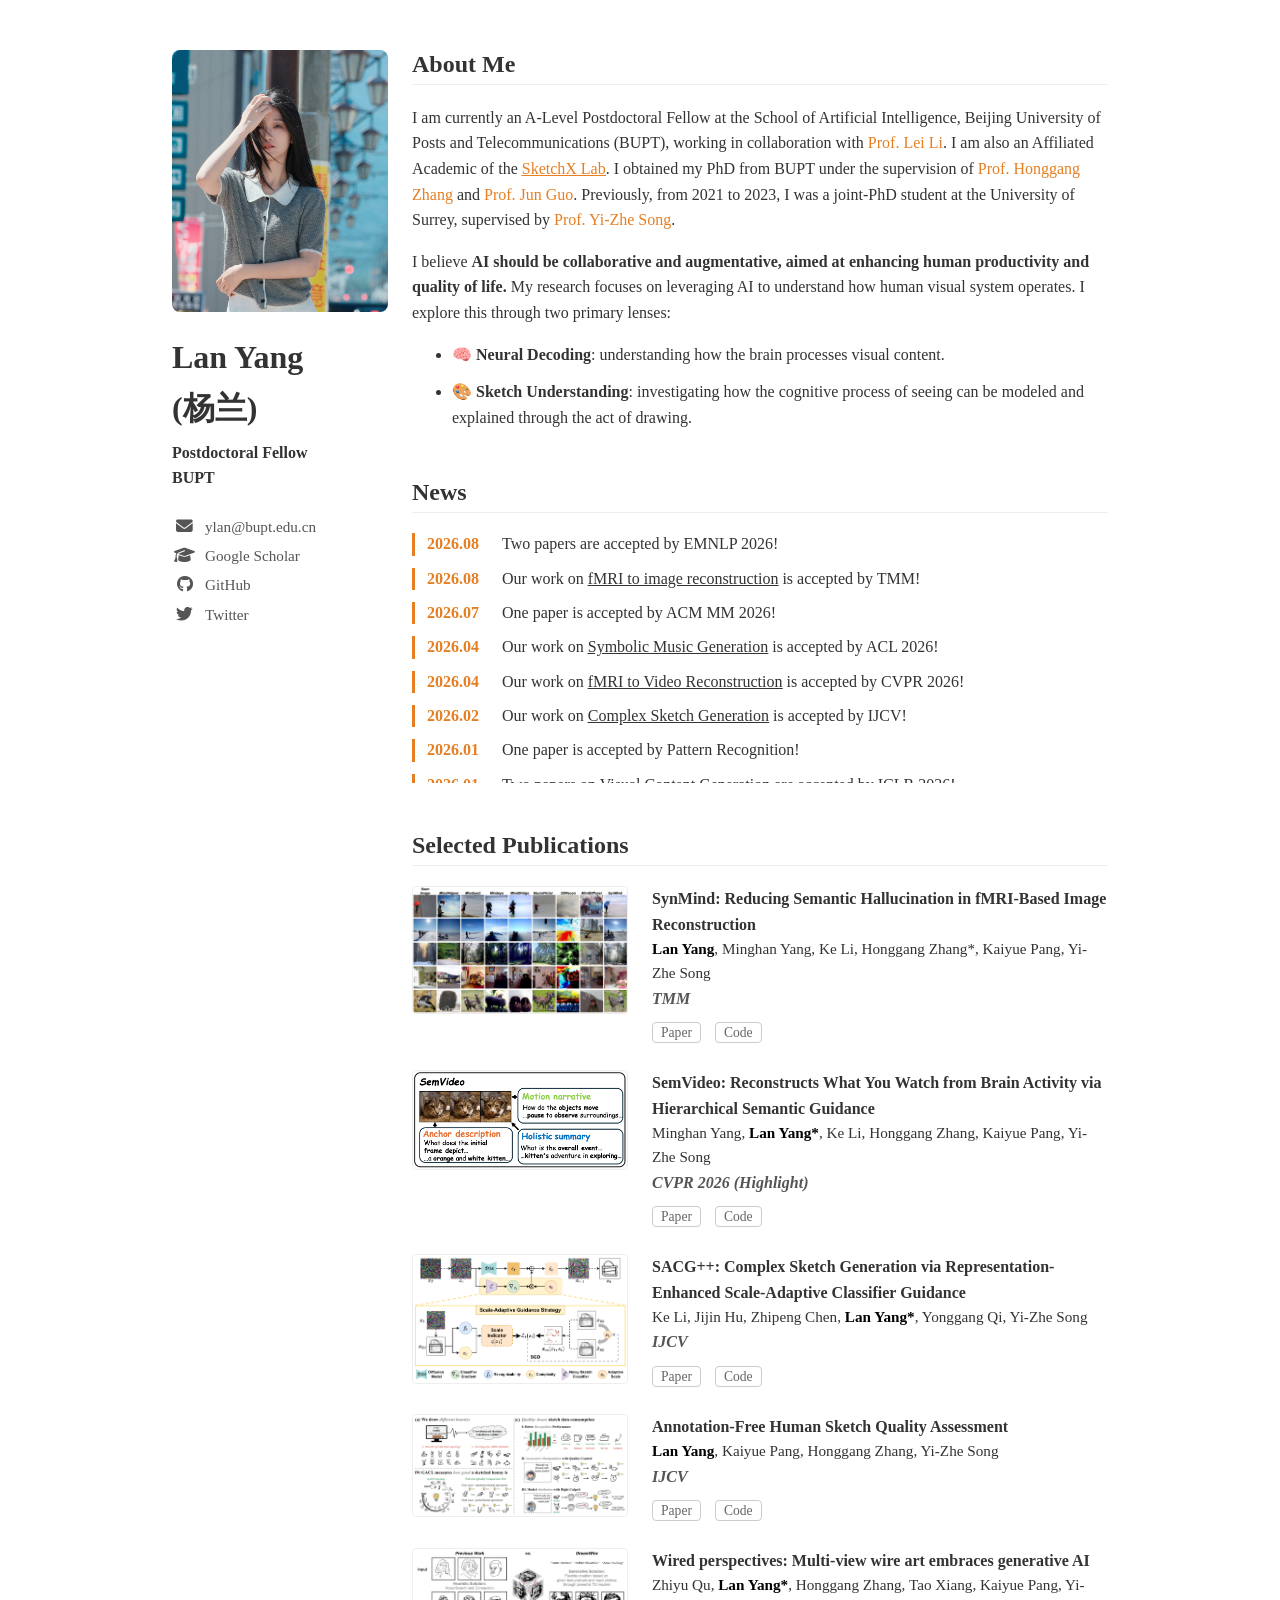
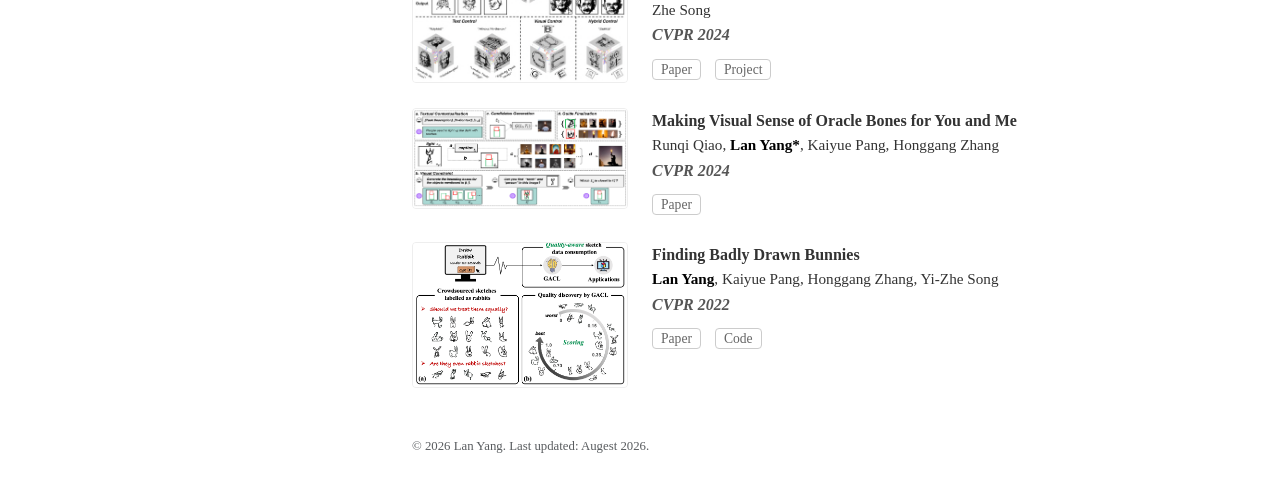
==== commit fd4c62c9: "Fix grammar in news item text" ====
--- a/index.html
+++ b/index.html
@@ -213,12 +213,16 @@
                 <ul>
                     <li class="news-item">
                         <span class="news-date">2026.08 </span>
+                        <span class="news-text">Two papers are accepted by EMNLP 2026! </span>
+                    </li>
+                    <li class="news-item">
+                        <span class="news-date">2026.08 </span>
                         <span class="news-text">Our work on <u><a href="https://arxiv.org/abs/2601.17857" style=color:#333333; target="_blank">fMRI to image reconstruction</a></u> 
                     is accepted by TMM! </span>
                     </li>
                     <li class="news-item">
                         <span class="news-date">2026.07 </span>
-                        <span class="news-text">One paper is been accepted by ACM MM 2026! </span>
+                        <span class="news-text">One paper is accepted by ACM MM 2026! </span>
                     </li>
                     <li class="news-item">
                         <span class="news-date">2026.04 </span>
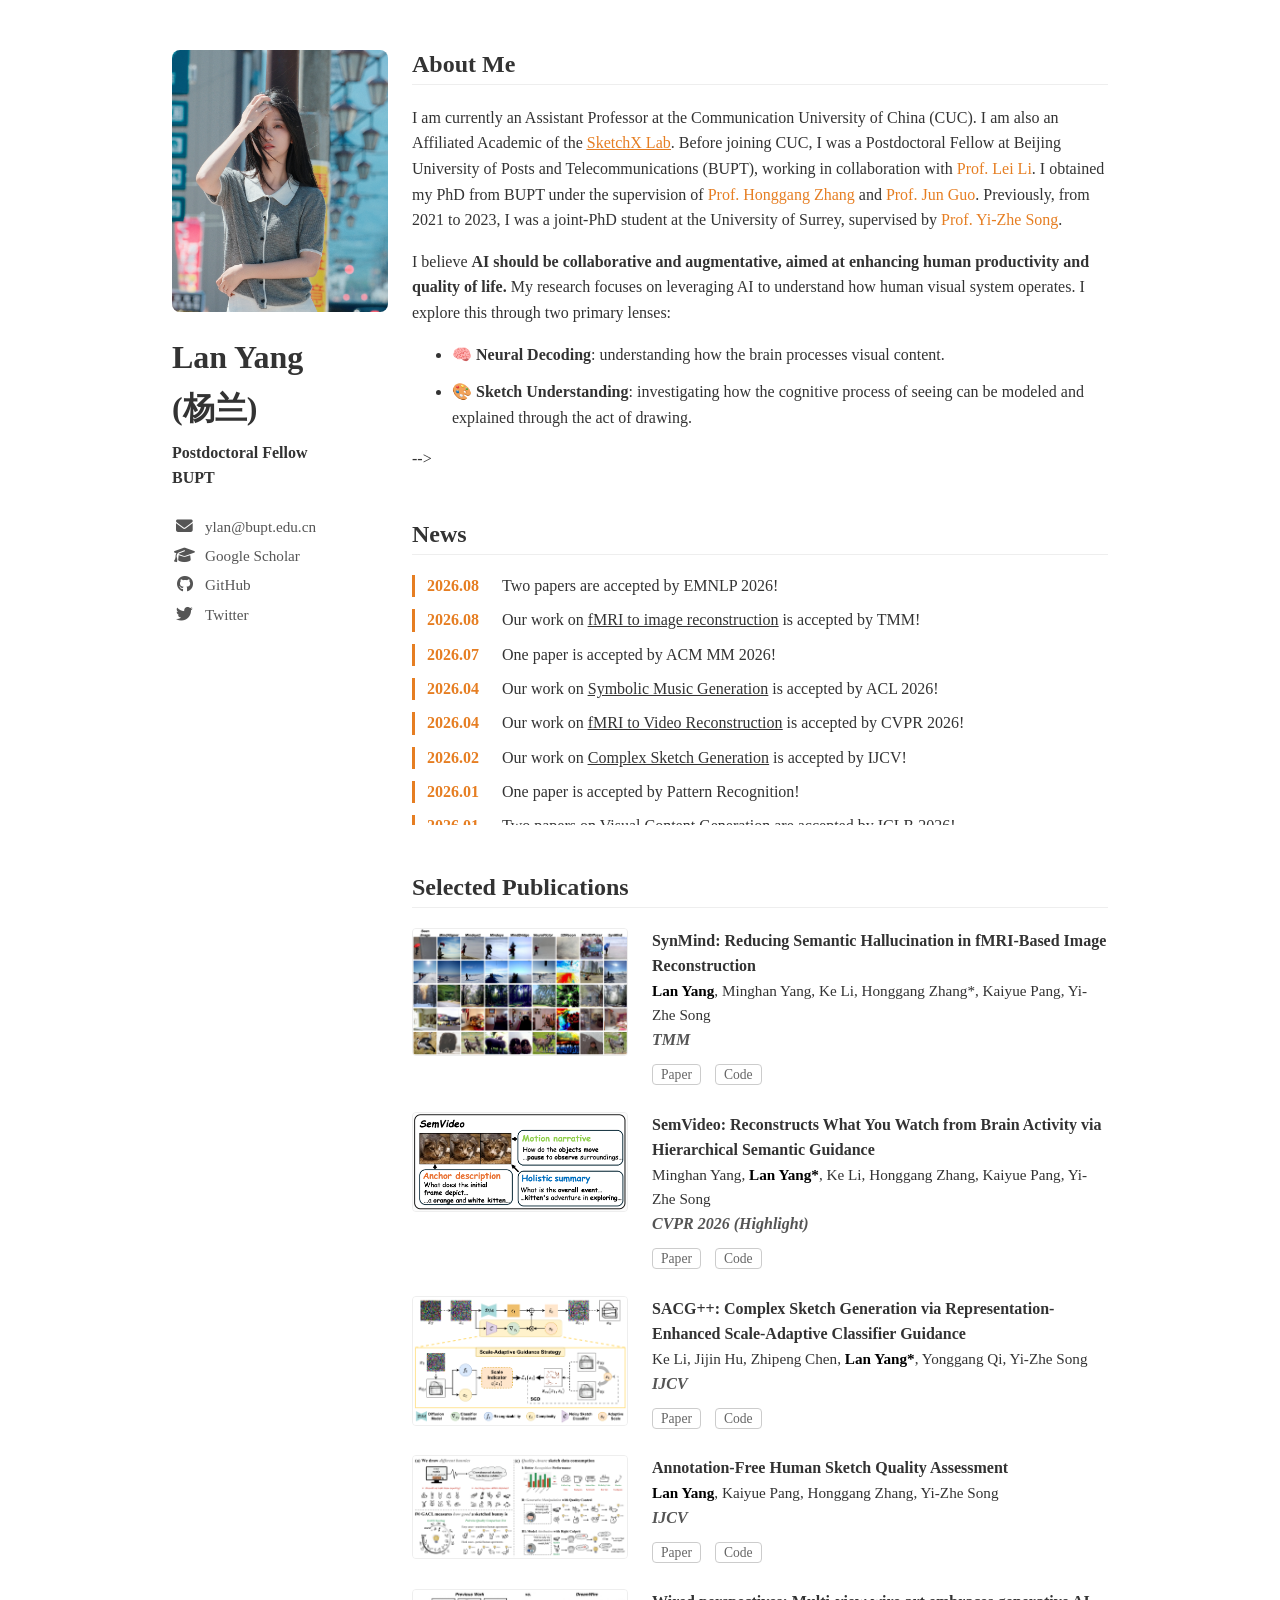
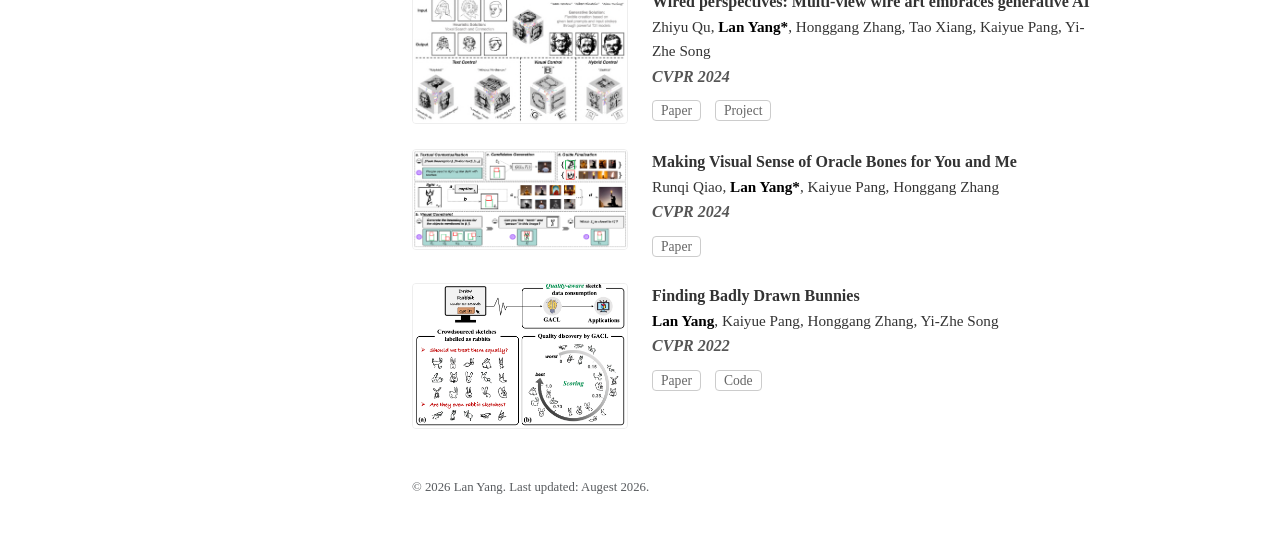
==== commit f18dc76d: "Update index.html" ====
--- a/index.html
+++ b/index.html
@@ -158,9 +158,8 @@
             <section id="about" class="mb-5">
                 <h4 class="section-title">About Me</h4>
                 <p>
-
-                    I am currently an A-Level Postdoctoral Fellow at the School of Artificial Intelligence, Beijing University of Posts and Telecommunications (BUPT), working in collaboration with <span style="color: #E67E22;" >Prof. Lei Li</span>. 
-                    I am also an Affiliated Academic of the <u><a href="https://sketchx.ai/" style=color:#E67E22; target="_blank">SketchX Lab</a></u>. 
+                    I am currently an Assistant Professor at the Communication University of China (CUC). I am also an Affiliated Academic of the <u><a href="https://sketchx.ai/" style=color:#E67E22; target="_blank">SketchX Lab</a></u>.
+                    Before joining CUC, I was a Postdoctoral Fellow at Beijing University of Posts and Telecommunications (BUPT), working in collaboration with <span style="color: #E67E22;" >Prof. Lei Li</span>. 
                     I obtained my PhD from BUPT under the supervision of <span style="color: #E67E22;" >Prof. Honggang Zhang</span> and <span style="color: #E67E22;" >Prof. Jun Guo</span>. 
                     Previously, from 2021 to 2023, I was a joint-PhD student at the University of Surrey, supervised by <span style="color: #E67E22;" >Prof. Yi-Zhe Song</span>.
                    
@@ -194,10 +193,10 @@
                         ✨ <strong>Creative Generation</strong>: 
                         Bridging human intent and creative expression by developing models that understand abstract visual languages—ranging from ancient Oracle Bone scripts to contemporary sketches—and translate them into creative artistic forms.
                     </li>
-                    <li style="margin-bottom: 12px;">
+                    <!-- <li style="margin-bottom: 12px;">
                         🍀 <strong>Embodied Interaction</strong>: 
                         Extending visual intelligence from the digital realm to the physical world, exploring how vision-language models can empower autonomous systems with multiple sensors in complex environments.
-                    </li>
+                    </li> -->
                 </ul> -->
 
 
